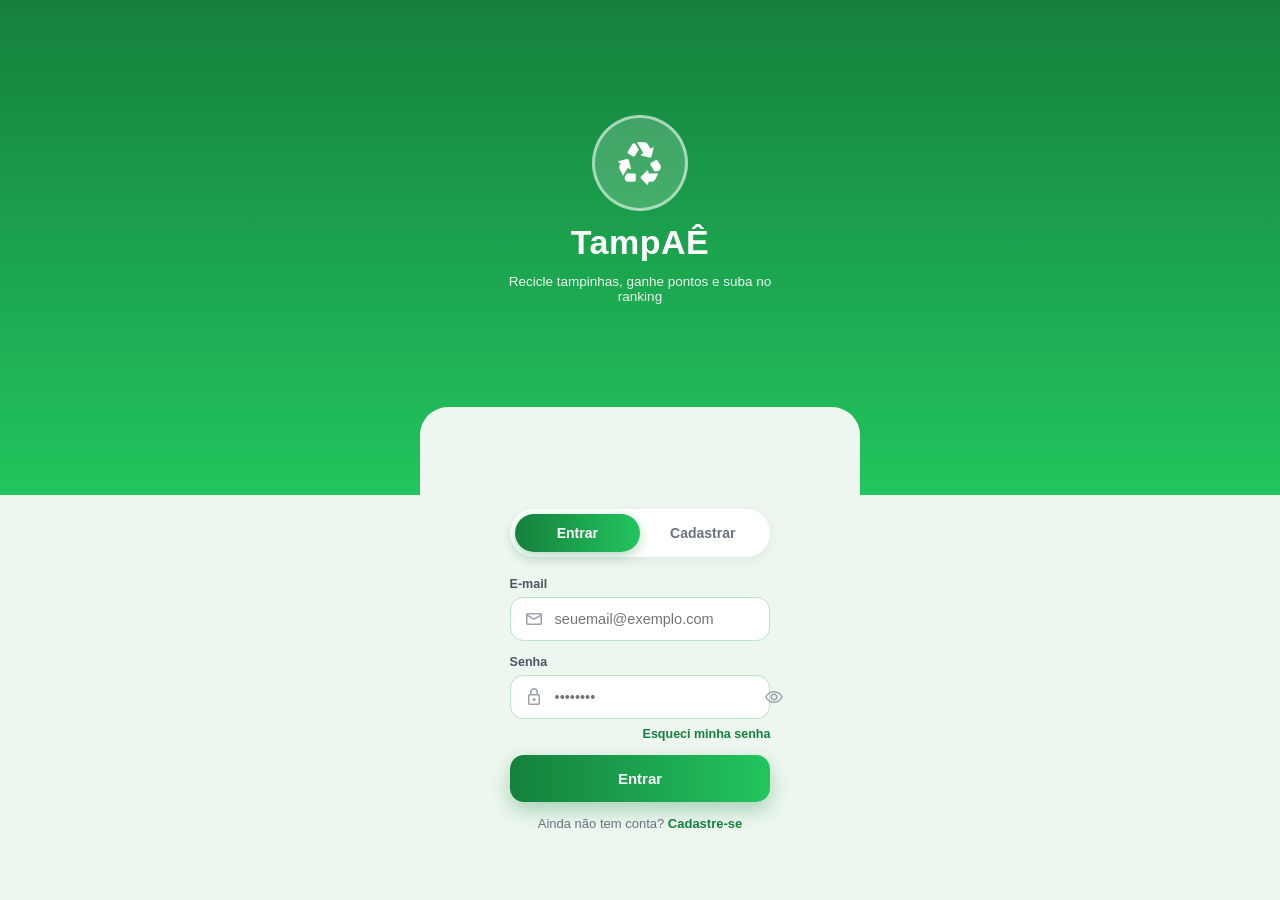
==== tampae/app/pages/login/index.html @ 660c5096 "Primeiro commit" ====
<!DOCTYPE html>
<html lang="pt-BR">
<head>
<meta charset="UTF-8">
<meta name="viewport" content="width=device-width, initial-scale=1.0, maximum-scale=1.0, user-scalable=no">
<meta name="theme-color" content="#15803d">
<meta name="mobile-web-app-capable" content="yes">
<meta name="apple-mobile-web-app-capable" content="yes">
<meta name="apple-mobile-web-app-status-bar-style" content="black-translucent">

<title>Entrar · TampAê</title>
<link rel="stylesheet" href="index.css">
<link rel="stylesheet" href="https://fonts.googleapis.com/css2?family=Material+Symbols+Rounded" />

</head>

<body>



<div class="tela">

    <div class="hero">
        <div class="logo-circulo">
            <span class="material-symbols-rounded">recycling</span>
        </div>
        <div class="titulo">TampAÊ</div>
        <div class="subtitulo">Recicle tampinhas, ganhe pontos e suba no ranking</div>
    </div>

    <div class="cartao">

        <div class="abas">
            <button class="aba ativa" id="abaLogin">Entrar</button>
            <button class="aba" id="abaCadastro">Cadastrar</button>
        </div>

        <!-- ================= LOGIN ================= -->
        <form class="formulario ativo" id="formLogin" novalidate>

            <div class="campo" id="campoLoginEmail">
                <label>E-mail</label>
                <div class="input-wrap">
                    <span class="material-symbols-rounded">mail</span>
                    <input type="email" id="loginEmail" placeholder="seuemail@exemplo.com" autocomplete="email">
                </div>
                <span class="erro-msg">Digite um e-mail válido.</span>
            </div>

            <div class="campo" id="campoLoginSenha">
                <label>Senha</label>
                <div class="input-wrap">
                    <span class="material-symbols-rounded">lock</span>
                    <input type="password" id="loginSenha" placeholder="••••••••" autocomplete="current-password">
                    <button type="button" class="toggle-senha" data-alvo="loginSenha">
                        <span class="material-symbols-rounded">visibility</span>
                    </button>
                </div>
                <span class="erro-msg">Digite sua senha.</span>
            </div>

            <button type="button" class="esqueci" id="btnEsqueciSenha">Esqueci minha senha</button>

            <button type="submit" class="btn-principal" id="btnLogin">
                <div class="spinner"></div>
                <span class="texto-btn">Entrar</span>
            </button>

            <div class="troca-modo">
                Ainda não tem conta?
                <button type="button" id="linkParaCadastro">Cadastre-se</button>
            </div>

        </form>

        <!-- ================= CADASTRO ================= -->
        <form class="formulario" id="formCadastro" novalidate>

            <div class="campo" id="campoNome">
                <label>Nome completo</label>
                <div class="input-wrap">
                    <span class="material-symbols-rounded">person</span>
                    <input type="text" id="cadastroNome" placeholder="Seu nome" autocomplete="name">
                </div>
                <span class="erro-msg">Digite seu nome.</span>
            </div>

            <div class="campo" id="campoCadastroEmail">
                <label>E-mail</label>
                <div class="input-wrap">
                    <span class="material-symbols-rounded">mail</span>
                    <input type="email" id="cadastroEmail" placeholder="seuemail@exemplo.com" autocomplete="email">
                </div>
                <span class="erro-msg">Digite um e-mail válido.</span>
            </div>

            <div class="campo" id="campoCadastroSenha">
                <label>Senha</label>
                <div class="input-wrap">
                    <span class="material-symbols-rounded">lock</span>
                    <input type="password" id="cadastroSenha" placeholder="mínimo 6 caracteres" autocomplete="new-password">
                    <button type="button" class="toggle-senha" data-alvo="cadastroSenha">
                        <span class="material-symbols-rounded">visibility</span>
                    </button>
                </div>
                <span class="erro-msg">A senha precisa ter pelo menos 6 caracteres.</span>
            </div>

            <div class="campo" id="campoCadastroConfirma">
                <label>Confirmar senha</label>
                <div class="input-wrap">
                    <span class="material-symbols-rounded">lock</span>
                    <input type="password" id="cadastroConfirma" placeholder="••••••••" autocomplete="new-password">
                    <button type="button" class="toggle-senha" data-alvo="cadastroConfirma">
                        <span class="material-symbols-rounded">visibility</span>
                    </button>
                </div>
                <span class="erro-msg">As senhas não coincidem.</span>
            </div>

            <label class="termos">
                <input type="checkbox" id="cadastroTermos">
                Li e aceito os termos de uso e a política de privacidade do TampAê.
            </label>

            <button type="submit" class="btn-principal" id="btnCadastro">
                <div class="spinner"></div>
                <span class="texto-btn">Criar conta</span>
            </button>

            <div class="troca-modo">
                Já tem conta?
                <button type="button" id="linkParaLogin">Entrar</button>
            </div>

        </form>

    </div>

</div>

<script src="index.js"></script>

</body>
</html>
---- tampae/app/pages/login/index.css ----
/*=========================
        RESET
=========================*/

*{
    margin:0;
    padding:0;
    box-sizing:border-box;
    -webkit-tap-highlight-color:transparent;
    font-family:Arial,Helvetica,sans-serif;
}

:root{

    --bg:#edf7ef;
    --surface:#ffffff;

    --primary:#16a34a;
    --secondary:#22c55e;
    --dark:#15803d;

    --border:#b7e4c7;
    --text:#1f2937;
    --active:#16a34a;

    --danger:#dc2626;

}

html{

    height:100%;
    -webkit-text-size-adjust:100%;

}

body{

    width:100%;
    height:100vh;

    background:linear-gradient(180deg,#15803d,#22c55e 55%,#edf7ef 55%);

    display:flex;
    flex-direction:column;

    overflow:hidden;

}

/*=========================
      TELA ROLÁVEL
=========================*/

.tela{

    flex:1;

    min-height:0;

    display:flex;
    flex-direction:column;

    overflow-y:auto;
    -webkit-overflow-scrolling:touch;
    overscroll-behavior:contain;

}

/*=========================
        HERO / LOGO
=========================*/

.hero{

    flex-shrink:0;

    display:flex;
    flex-direction:column;
    align-items:center;
    justify-content:flex-end;

    gap:12px;

    padding:calc(9% + env(safe-area-inset-top)) 8% 8%;

    color:white;

    text-align:center;

}

.logo-circulo{

    width:clamp(74px,18vw,96px);
    aspect-ratio:1;

    border-radius:50%;

    background:rgba(255,255,255,.18);

    border:3px solid rgba(255,255,255,.55);

    display:flex;
    align-items:center;
    justify-content:center;

}

.logo-circulo span{

    font-size:clamp(38px,9vw,50px);

}

.hero .titulo{

    font-size:clamp(26px,7vw,34px);

    font-weight:800;

    letter-spacing:.5px;

}

.hero .subtitulo{

    font-size:13.5px;

    opacity:.92;

    max-width:280px;

}

/*=========================
        CARTÃO
=========================*/

.cartao{

    flex-shrink:0;

    background:var(--bg);

    border-radius:28px 28px 0 0;

    padding:8% 7% calc(8% + env(safe-area-inset-bottom));

    min-height:56vh;

    display:flex;
    flex-direction:column;

    gap:20px;

}

/*=========================
      SELETOR DE ABAS
=========================*/

.abas{

    display:flex;

    background:white;

    border-radius:999px;

    padding:5px;

    box-shadow:0 4px 14px rgba(0,0,0,.06);

    flex-shrink:0;

}

.aba{

    flex:1;

    text-align:center;

    padding:11px 0;

    border:none;

    border-radius:999px;

    background:transparent;

    color:#6b7280;

    font-size:14px;

    font-weight:700;

    cursor:pointer;

    transition:.25s;

}

.aba.ativa{

    background:linear-gradient(90deg,#15803d,#22c55e);

    color:white;

    box-shadow:0 4px 12px rgba(21,128,61,.3);

}

/*=========================
        FORMULÁRIOS
=========================*/

.formulario{

    display:none;

    flex-direction:column;

    gap:14px;

}

.formulario.ativo{

    display:flex;

}

.campo{

    display:flex;
    flex-direction:column;

    gap:6px;

}

.campo label{

    font-size:12.5px;

    font-weight:700;

    color:#4b5563;

}

.campo .input-wrap{

    position:relative;

    display:flex;
    align-items:center;

}

.campo .input-wrap span.material-symbols-rounded{

    position:absolute;

    left:14px;
    top:50%;

    transform:translateY(-50%);

    color:#9ca3af;

    font-size:20px;

    pointer-events:none;

}

.campo input{

    width:100%;

    padding:13px 14px 13px 44px;

    border:1.5px solid var(--border);

    border-radius:13px;

    font-size:14.5px;

    color:var(--text);

    background:white;

    outline:none;

    transition:.2s;

}

.campo input:focus{

    border-color:var(--primary);

    box-shadow:0 0 0 3px rgba(34,197,94,.15);

}

.campo .toggle-senha{

    position:absolute;

    right:12px;
    top:50%;

    transform:translateY(-50%);

    background:none;

    border:none;

    color:#9ca3af;

    cursor:pointer;

    display:flex;

    padding:4px;

    z-index:2;

}

.campo .toggle-senha span{

    font-size:20px;

}

.campo .erro-msg{

    font-size:11.5px;

    color:var(--danger);

    display:none;

}

.campo.invalido input{

    border-color:var(--danger);

}

.campo.invalido .erro-msg{

    display:block;

}

.esqueci{

    align-self:flex-end;

    background:none;

    border:none;

    color:var(--dark);

    font-size:12.5px;

    font-weight:700;

    cursor:pointer;

    margin-top:-6px;

}

/*=========================
      BOTÃO PRINCIPAL
=========================*/

.btn-principal{

    width:100%;

    padding:15px;

    border:none;

    border-radius:14px;

    background:linear-gradient(90deg,#15803d,#22c55e);

    color:white;

    font-size:15px;
    font-weight:800;

    cursor:pointer;

    box-shadow:0 8px 20px rgba(21,128,61,.32);

    display:flex;
    align-items:center;
    justify-content:center;

    gap:8px;

}

.btn-principal:active{

    transform:scale(.98);

}

.btn-principal .spinner{

    width:18px;
    height:18px;

    border-radius:50%;

    border:3px solid rgba(255,255,255,.4);
    border-top-color:white;

    animation:girar .8s linear infinite;

    display:none;

}

.btn-principal.carregando .spinner{

    display:block;

}

.btn-principal.carregando .texto-btn{

    display:none;

}

@keyframes girar{

    to{ transform:rotate(360deg); }

}

/*=========================
      TERMOS (CADASTRO)
=========================*/

.termos{

    display:flex;

    align-items:flex-start;

    gap:9px;

    font-size:12px;

    color:#6b7280;

    line-height:1.4;

}

.termos input{

    margin-top:2px;

    accent-color:var(--primary);

    width:16px;
    height:16px;

    flex-shrink:0;

}

/*=========================
      TROCA DE MODO
=========================*/

.troca-modo{

    text-align:center;

    font-size:13px;

    color:#6b7280;

}

.troca-modo button{

    background:none;

    border:none;

    color:var(--dark);

    font-weight:800;

    font-size:13px;

    cursor:pointer;

}

/*=========================
      RESPONSIVO
=========================*/

@media (min-width:768px){

    .cartao{

        max-width:440px;

        align-self:center;

        width:100%;

    }

}

@media (max-height:700px){

    .hero{

        padding-top:calc(6% + env(safe-area-inset-top));

    }

    .logo-circulo{

        width:64px;

    }

    .hero .titulo{

        font-size:24px;

    }

    .hero .subtitulo{

        display:none;

    }

}
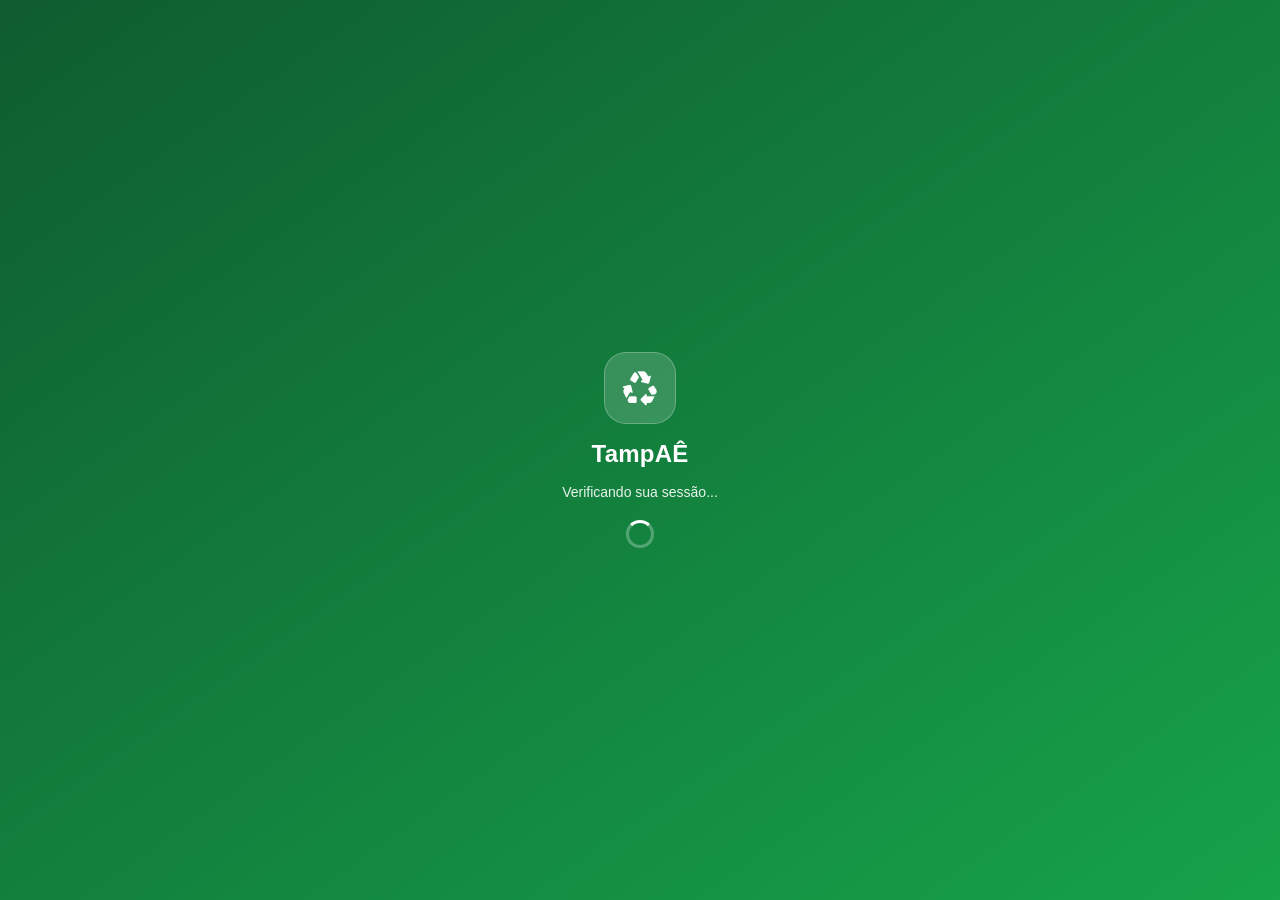
==== commit 3e8d4f57: "Adicionar tela de carregamento na inicialização do login" ====
--- a/tampae/app/pages/login/index.html
+++ b/tampae/app/pages/login/index.html
@@ -7,139 +7,113 @@
 <meta name="mobile-web-app-capable" content="yes">
 <meta name="apple-mobile-web-app-capable" content="yes">
 <meta name="apple-mobile-web-app-status-bar-style" content="black-translucent">
+<title>Entrar · TampAê</title>
+<link rel="stylesheet" href="../../css/layout.css">
+<link rel="stylesheet" href="https://fonts.googleapis.com/css2?family=Material+Symbols+Rounded" />
+<link rel="stylesheet" href="index.css">
+<style>
+/* Tela exibida enquanto o Supabase verifica a sessão existente. */
+#carregamentoInicial{
+    position:fixed;
+    inset:0;
+    z-index:9999;
+    display:flex;
+    flex-direction:column;
+    align-items:center;
+    justify-content:center;
+    gap:16px;
+    background:linear-gradient(145deg,#0f5c30,#16a34a);
+    color:white;
+    transition:opacity .2s ease, visibility .2s ease;
+}
 
-<title>Entrar · TampAê</title>
-<link rel="stylesheet" href="index.css">
-<link rel="stylesheet" href="https://fonts.googleapis.com/css2?family=Material+Symbols+Rounded" />
+#carregamentoInicial.oculto{
+    opacity:0;
+    visibility:hidden;
+    pointer-events:none;
+}
 
+#carregamentoInicial .logo-carregamento{
+    width:72px;
+    height:72px;
+    border-radius:22px;
+    display:flex;
+    align-items:center;
+    justify-content:center;
+    background:rgba(255,255,255,.16);
+    border:1px solid rgba(255,255,255,.25);
+}
+
+#carregamentoInicial .logo-carregamento span{
+    font-size:40px;
+}
+
+#carregamentoInicial .titulo-carregamento{
+    font-size:24px;
+    font-weight:800;
+    letter-spacing:.2px;
+}
+
+#carregamentoInicial .texto-carregamento{
+    font-size:14px;
+    opacity:.9;
+}
+
+#carregamentoInicial .spinner-carregamento{
+    width:28px;
+    height:28px;
+    margin-top:4px;
+    border:3px solid rgba(255,255,255,.28);
+    border-top-color:white;
+    border-radius:50%;
+    animation:carregamentoGirar .8s linear infinite;
+}
+
+@keyframes carregamentoGirar{
+    to{ transform:rotate(360deg); }
+}
+</style>
 </head>
-
 <body>
-
-
+<div id="carregamentoInicial" aria-live="polite" aria-label="Carregando TampAê">
+    <div class="logo-carregamento">
+        <span class="material-symbols-rounded">recycling</span>
+    </div>
+    <div class="titulo-carregamento">TampAÊ</div>
+    <div class="texto-carregamento">Verificando sua sessão...</div>
+    <div class="spinner-carregamento" aria-hidden="true"></div>
+</div>
 
 <div class="tela">
-
     <div class="hero">
-        <div class="logo-circulo">
-            <span class="material-symbols-rounded">recycling</span>
-        </div>
+        <div class="logo-circulo"><span class="material-symbols-rounded">recycling</span></div>
         <div class="titulo">TampAÊ</div>
         <div class="subtitulo">Recicle tampinhas, ganhe pontos e suba no ranking</div>
     </div>
-
     <div class="cartao">
-
         <div class="abas">
-            <button class="aba ativa" id="abaLogin">Entrar</button>
-            <button class="aba" id="abaCadastro">Cadastrar</button>
+            <button type="button" class="aba ativa" id="abaLogin">Entrar</button>
+            <button type="button" class="aba" id="abaCadastro">Cadastrar</button>
         </div>
-
-        <!-- ================= LOGIN ================= -->
+        <div id="mensagem" class="mensagem" role="alert" aria-live="polite" hidden></div>
         <form class="formulario ativo" id="formLogin" novalidate>
-
-            <div class="campo" id="campoLoginEmail">
-                <label>E-mail</label>
-                <div class="input-wrap">
-                    <span class="material-symbols-rounded">mail</span>
-                    <input type="email" id="loginEmail" placeholder="seuemail@exemplo.com" autocomplete="email">
-                </div>
-                <span class="erro-msg">Digite um e-mail válido.</span>
-            </div>
-
-            <div class="campo" id="campoLoginSenha">
-                <label>Senha</label>
-                <div class="input-wrap">
-                    <span class="material-symbols-rounded">lock</span>
-                    <input type="password" id="loginSenha" placeholder="••••••••" autocomplete="current-password">
-                    <button type="button" class="toggle-senha" data-alvo="loginSenha">
-                        <span class="material-symbols-rounded">visibility</span>
-                    </button>
-                </div>
-                <span class="erro-msg">Digite sua senha.</span>
-            </div>
-
+            <div class="campo" id="campoLoginEmail"><label for="loginEmail">E-mail</label><div class="input-wrap"><span class="material-symbols-rounded">mail</span><input type="email" id="loginEmail" placeholder="seuemail@exemplo.com" autocomplete="email"></div><span class="erro-msg">Digite um e-mail válido.</span></div>
+            <div class="campo" id="campoLoginSenha"><label for="loginSenha">Senha</label><div class="input-wrap"><span class="material-symbols-rounded">lock</span><input type="password" id="loginSenha" placeholder="••••••••" autocomplete="current-password"><button type="button" class="toggle-senha" data-alvo="loginSenha" aria-label="Mostrar senha"><span class="material-symbols-rounded">visibility</span></button></div><span class="erro-msg">Digite sua senha.</span></div>
             <button type="button" class="esqueci" id="btnEsqueciSenha">Esqueci minha senha</button>
-
-            <button type="submit" class="btn-principal" id="btnLogin">
-                <div class="spinner"></div>
-                <span class="texto-btn">Entrar</span>
-            </button>
-
-            <div class="troca-modo">
-                Ainda não tem conta?
-                <button type="button" id="linkParaCadastro">Cadastre-se</button>
-            </div>
-
+            <button type="submit" class="btn-principal" id="btnLogin"><div class="spinner"></div><span class="texto-btn">Entrar</span></button>
+            <div class="troca-modo">Ainda não tem conta? <button type="button" id="linkParaCadastro">Cadastre-se</button></div>
         </form>
-
-        <!-- ================= CADASTRO ================= -->
         <form class="formulario" id="formCadastro" novalidate>
-
-            <div class="campo" id="campoNome">
-                <label>Nome completo</label>
-                <div class="input-wrap">
-                    <span class="material-symbols-rounded">person</span>
-                    <input type="text" id="cadastroNome" placeholder="Seu nome" autocomplete="name">
-                </div>
-                <span class="erro-msg">Digite seu nome.</span>
-            </div>
-
-            <div class="campo" id="campoCadastroEmail">
-                <label>E-mail</label>
-                <div class="input-wrap">
-                    <span class="material-symbols-rounded">mail</span>
-                    <input type="email" id="cadastroEmail" placeholder="seuemail@exemplo.com" autocomplete="email">
-                </div>
-                <span class="erro-msg">Digite um e-mail válido.</span>
-            </div>
-
-            <div class="campo" id="campoCadastroSenha">
-                <label>Senha</label>
-                <div class="input-wrap">
-                    <span class="material-symbols-rounded">lock</span>
-                    <input type="password" id="cadastroSenha" placeholder="mínimo 6 caracteres" autocomplete="new-password">
-                    <button type="button" class="toggle-senha" data-alvo="cadastroSenha">
-                        <span class="material-symbols-rounded">visibility</span>
-                    </button>
-                </div>
-                <span class="erro-msg">A senha precisa ter pelo menos 6 caracteres.</span>
-            </div>
-
-            <div class="campo" id="campoCadastroConfirma">
-                <label>Confirmar senha</label>
-                <div class="input-wrap">
-                    <span class="material-symbols-rounded">lock</span>
-                    <input type="password" id="cadastroConfirma" placeholder="••••••••" autocomplete="new-password">
-                    <button type="button" class="toggle-senha" data-alvo="cadastroConfirma">
-                        <span class="material-symbols-rounded">visibility</span>
-                    </button>
-                </div>
-                <span class="erro-msg">As senhas não coincidem.</span>
-            </div>
-
-            <label class="termos">
-                <input type="checkbox" id="cadastroTermos">
-                Li e aceito os termos de uso e a política de privacidade do TampAê.
-            </label>
-
-            <button type="submit" class="btn-principal" id="btnCadastro">
-                <div class="spinner"></div>
-                <span class="texto-btn">Criar conta</span>
-            </button>
-
-            <div class="troca-modo">
-                Já tem conta?
-                <button type="button" id="linkParaLogin">Entrar</button>
-            </div>
-
+            <div class="campo" id="campoNome"><label for="cadastroNome">Nome completo</label><div class="input-wrap"><span class="material-symbols-rounded">person</span><input type="text" id="cadastroNome" placeholder="Seu nome" autocomplete="name"></div><span class="erro-msg">Digite seu nome.</span></div>
+            <div class="campo" id="campoCadastroEmail"><label for="cadastroEmail">E-mail</label><div class="input-wrap"><span class="material-symbols-rounded">mail</span><input type="email" id="cadastroEmail" placeholder="seuemail@exemplo.com" autocomplete="email"></div><span class="erro-msg">Digite um e-mail válido.</span></div>
+            <div class="campo" id="campoCadastroSenha"><label for="cadastroSenha">Senha</label><div class="input-wrap"><span class="material-symbols-rounded">lock</span><input type="password" id="cadastroSenha" placeholder="mínimo 6 caracteres" autocomplete="new-password"><button type="button" class="toggle-senha" data-alvo="cadastroSenha" aria-label="Mostrar senha"><span class="material-symbols-rounded">visibility</span></button></div><span class="erro-msg">A senha precisa ter pelo menos 6 caracteres.</span></div>
+            <div class="campo" id="campoCadastroConfirma"><label for="cadastroConfirma">Confirmar senha</label><div class="input-wrap"><span class="material-symbols-rounded">lock</span><input type="password" id="cadastroConfirma" placeholder="••••••••" autocomplete="new-password"><button type="button" class="toggle-senha" data-alvo="cadastroConfirma" aria-label="Mostrar senha"><span class="material-symbols-rounded">visibility</span></button></div><span class="erro-msg">As senhas não coincidem.</span></div>
+            <label class="termos" for="cadastroTermos"><input type="checkbox" id="cadastroTermos">Li e aceito os termos de uso e a política de privacidade do TampAê.</label>
+            <button type="submit" class="btn-principal" id="btnCadastro"><div class="spinner"></div><span class="texto-btn">Criar conta</span></button>
+            <div class="troca-modo">Já tem conta? <button type="button" id="linkParaLogin">Entrar</button></div>
         </form>
-
     </div>
-
 </div>
-
-<script src="index.js"></script>
-
+<script type="module" src="index.js"></script>
 </body>
 </html>
--- a/tampae/app/css/layout.css
+++ b/tampae/app/css/layout.css
@@ -0,0 +1,6 @@
+/* TampAÊ — estrutura visual compartilhada */
+:root{--bg:#edf7ef;--surface:#fff;--primary:#16a34a;--secondary:#22c55e;--dark:#15803d;--border:#b7e4c7;--text:#1f2937;--active:#16a34a;--danger:#dc2626;--layout-max:600px;--layout-gutter:clamp(12px,5vw,32px);--layout-gap:16px;--nav-margem-extra:40px}
+*,*::before,*::after{box-sizing:border-box;margin:0;padding:0;-webkit-tap-highlight-color:transparent;font-family:Arial,Helvetica,sans-serif}html{height:100%;min-height:100%;text-size-adjust:100%;-webkit-text-size-adjust:100%}body{min-width:320px;width:100%;height:100vh;background:var(--bg);display:flex;flex-direction:column;overflow:hidden}button,input,select,textarea{font:inherit;max-width:100%}a{color:inherit}button:focus-visible,a:focus-visible,input:focus-visible,select:focus-visible,textarea:focus-visible{outline:3px solid rgba(34,197,94,.35);outline-offset:2px}img,svg,video,canvas{max-width:100%}.content,.tela,.formulario,.campo,.input-wrap,.termos,.info,.texto{min-width:0}
+.top-bar{width:100%;height:calc(12vh + env(safe-area-inset-top));min-height:calc(85px + env(safe-area-inset-top));max-height:calc(120px + env(safe-area-inset-top));display:flex;justify-content:space-between;align-items:center;padding:env(safe-area-inset-top) 5% 0;background:linear-gradient(90deg,#15803d,#22c55e);color:#fff;box-shadow:0 4px 18px rgba(0,0,0,.18);flex-shrink:0;z-index:600}.profile,.settings,.back-btn{width:clamp(48px,10vw,64px);aspect-ratio:1;border-radius:50%;display:flex;justify-content:center;align-items:center;flex-shrink:0;color:#fff;cursor:pointer;transition:.25s;text-decoration:none}.profile{overflow:hidden;background:#fff;border:3px solid rgba(255,255,255,.9)}.profile img{width:100%;height:100%;object-fit:cover}.profile span{color:var(--dark);font-size:32px}.settings,.back-btn{border:none;background:rgba(255,255,255,.18)}.settings:hover,.back-btn:hover{background:rgba(255,255,255,.28)}.profile:active,.settings:active,.back-btn:active{transform:scale(.94)}.settings span{font-size:32px}.back-btn span{font-size:30px}.app-name{flex:1;text-align:center;color:#fff;font-size:clamp(24px,5vw,34px);font-weight:800;letter-spacing:1px;user-select:none}
+.content{flex:1;display:flex;justify-content:flex-start;align-items:center;flex-direction:column;gap:5%;padding-top:5%;padding-inline:5%;padding-bottom:6%;overflow-y:auto;-webkit-overflow-scrolling:touch;overscroll-behavior:contain}.bottom-nav{width:100%;height:calc(10vh + var(--nav-margem-extra));min-height:calc(72px + var(--nav-margem-extra));max-height:calc(90px + var(--nav-margem-extra));padding-bottom:var(--nav-margem-extra);background:#fff;display:grid;grid-template-columns:repeat(4,1fr);border-top:1px solid var(--border);box-shadow:0 -3px 15px rgba(0,0,0,.08);flex-shrink:0;z-index:600}.nav-item{display:flex;flex-direction:column;justify-content:center;align-items:center;gap:4px;text-decoration:none;color:#6b7280;transition:.25s}.nav-item:hover{background:#f4fff6}.nav-item.active{color:var(--active)}.nav-item:active{transform:scale(.95)}.nav-item span:first-child{font-size:30px}.nav-item span:last-child{font-size:13px;font-weight:600}
+@media(min-width:768px){:root{--layout-gutter:24px}.top-bar{padding-inline:3%}}@media(max-width:360px){.nav-item span:first-child{font-size:24px}.nav-item span:last-child{font-size:11px}}@media(prefers-reduced-motion:reduce){*,*::before,*::after{scroll-behavior:auto!important;animation-duration:.01ms!important;animation-iteration-count:1!important;transition-duration:.01ms!important}}
--- a/tampae/app/pages/login/index.css
+++ b/tampae/app/pages/login/index.css
@@ -1,563 +1 @@
-/*=========================
-        RESET
-=========================*/
-
-*{
-    margin:0;
-    padding:0;
-    box-sizing:border-box;
-    -webkit-tap-highlight-color:transparent;
-    font-family:Arial,Helvetica,sans-serif;
-}
-
-:root{
-
-    --bg:#edf7ef;
-    --surface:#ffffff;
-
-    --primary:#16a34a;
-    --secondary:#22c55e;
-    --dark:#15803d;
-
-    --border:#b7e4c7;
-    --text:#1f2937;
-    --active:#16a34a;
-
-    --danger:#dc2626;
-
-}
-
-html{
-
-    height:100%;
-    -webkit-text-size-adjust:100%;
-
-}
-
-body{
-
-    width:100%;
-    height:100vh;
-
-    background:linear-gradient(180deg,#15803d,#22c55e 55%,#edf7ef 55%);
-
-    display:flex;
-    flex-direction:column;
-
-    overflow:hidden;
-
-}
-
-/*=========================
-      TELA ROLÁVEL
-=========================*/
-
-.tela{
-
-    flex:1;
-
-    min-height:0;
-
-    display:flex;
-    flex-direction:column;
-
-    overflow-y:auto;
-    -webkit-overflow-scrolling:touch;
-    overscroll-behavior:contain;
-
-}
-
-/*=========================
-        HERO / LOGO
-=========================*/
-
-.hero{
-
-    flex-shrink:0;
-
-    display:flex;
-    flex-direction:column;
-    align-items:center;
-    justify-content:flex-end;
-
-    gap:12px;
-
-    padding:calc(9% + env(safe-area-inset-top)) 8% 8%;
-
-    color:white;
-
-    text-align:center;
-
-}
-
-.logo-circulo{
-
-    width:clamp(74px,18vw,96px);
-    aspect-ratio:1;
-
-    border-radius:50%;
-
-    background:rgba(255,255,255,.18);
-
-    border:3px solid rgba(255,255,255,.55);
-
-    display:flex;
-    align-items:center;
-    justify-content:center;
-
-}
-
-.logo-circulo span{
-
-    font-size:clamp(38px,9vw,50px);
-
-}
-
-.hero .titulo{
-
-    font-size:clamp(26px,7vw,34px);
-
-    font-weight:800;
-
-    letter-spacing:.5px;
-
-}
-
-.hero .subtitulo{
-
-    font-size:13.5px;
-
-    opacity:.92;
-
-    max-width:280px;
-
-}
-
-/*=========================
-        CARTÃO
-=========================*/
-
-.cartao{
-
-    flex-shrink:0;
-
-    background:var(--bg);
-
-    border-radius:28px 28px 0 0;
-
-    padding:8% 7% calc(8% + env(safe-area-inset-bottom));
-
-    min-height:56vh;
-
-    display:flex;
-    flex-direction:column;
-
-    gap:20px;
-
-}
-
-/*=========================
-      SELETOR DE ABAS
-=========================*/
-
-.abas{
-
-    display:flex;
-
-    background:white;
-
-    border-radius:999px;
-
-    padding:5px;
-
-    box-shadow:0 4px 14px rgba(0,0,0,.06);
-
-    flex-shrink:0;
-
-}
-
-.aba{
-
-    flex:1;
-
-    text-align:center;
-
-    padding:11px 0;
-
-    border:none;
-
-    border-radius:999px;
-
-    background:transparent;
-
-    color:#6b7280;
-
-    font-size:14px;
-
-    font-weight:700;
-
-    cursor:pointer;
-
-    transition:.25s;
-
-}
-
-.aba.ativa{
-
-    background:linear-gradient(90deg,#15803d,#22c55e);
-
-    color:white;
-
-    box-shadow:0 4px 12px rgba(21,128,61,.3);
-
-}
-
-/*=========================
-        FORMULÁRIOS
-=========================*/
-
-.formulario{
-
-    display:none;
-
-    flex-direction:column;
-
-    gap:14px;
-
-}
-
-.formulario.ativo{
-
-    display:flex;
-
-}
-
-.campo{
-
-    display:flex;
-    flex-direction:column;
-
-    gap:6px;
-
-}
-
-.campo label{
-
-    font-size:12.5px;
-
-    font-weight:700;
-
-    color:#4b5563;
-
-}
-
-.campo .input-wrap{
-
-    position:relative;
-
-    display:flex;
-    align-items:center;
-
-}
-
-.campo .input-wrap span.material-symbols-rounded{
-
-    position:absolute;
-
-    left:14px;
-    top:50%;
-
-    transform:translateY(-50%);
-
-    color:#9ca3af;
-
-    font-size:20px;
-
-    pointer-events:none;
-
-}
-
-.campo input{
-
-    width:100%;
-
-    padding:13px 14px 13px 44px;
-
-    border:1.5px solid var(--border);
-
-    border-radius:13px;
-
-    font-size:14.5px;
-
-    color:var(--text);
-
-    background:white;
-
-    outline:none;
-
-    transition:.2s;
-
-}
-
-.campo input:focus{
-
-    border-color:var(--primary);
-
-    box-shadow:0 0 0 3px rgba(34,197,94,.15);
-
-}
-
-.campo .toggle-senha{
-
-    position:absolute;
-
-    right:12px;
-    top:50%;
-
-    transform:translateY(-50%);
-
-    background:none;
-
-    border:none;
-
-    color:#9ca3af;
-
-    cursor:pointer;
-
-    display:flex;
-
-    padding:4px;
-
-    z-index:2;
-
-}
-
-.campo .toggle-senha span{
-
-    font-size:20px;
-
-}
-
-.campo .erro-msg{
-
-    font-size:11.5px;
-
-    color:var(--danger);
-
-    display:none;
-
-}
-
-.campo.invalido input{
-
-    border-color:var(--danger);
-
-}
-
-.campo.invalido .erro-msg{
-
-    display:block;
-
-}
-
-.esqueci{
-
-    align-self:flex-end;
-
-    background:none;
-
-    border:none;
-
-    color:var(--dark);
-
-    font-size:12.5px;
-
-    font-weight:700;
-
-    cursor:pointer;
-
-    margin-top:-6px;
-
-}
-
-/*=========================
-      BOTÃO PRINCIPAL
-=========================*/
-
-.btn-principal{
-
-    width:100%;
-
-    padding:15px;
-
-    border:none;
-
-    border-radius:14px;
-
-    background:linear-gradient(90deg,#15803d,#22c55e);
-
-    color:white;
-
-    font-size:15px;
-    font-weight:800;
-
-    cursor:pointer;
-
-    box-shadow:0 8px 20px rgba(21,128,61,.32);
-
-    display:flex;
-    align-items:center;
-    justify-content:center;
-
-    gap:8px;
-
-}
-
-.btn-principal:active{
-
-    transform:scale(.98);
-
-}
-
-.btn-principal .spinner{
-
-    width:18px;
-    height:18px;
-
-    border-radius:50%;
-
-    border:3px solid rgba(255,255,255,.4);
-    border-top-color:white;
-
-    animation:girar .8s linear infinite;
-
-    display:none;
-
-}
-
-.btn-principal.carregando .spinner{
-
-    display:block;
-
-}
-
-.btn-principal.carregando .texto-btn{
-
-    display:none;
-
-}
-
-@keyframes girar{
-
-    to{ transform:rotate(360deg); }
-
-}
-
-/*=========================
-      TERMOS (CADASTRO)
-=========================*/
-
-.termos{
-
-    display:flex;
-
-    align-items:flex-start;
-
-    gap:9px;
-
-    font-size:12px;
-
-    color:#6b7280;
-
-    line-height:1.4;
-
-}
-
-.termos input{
-
-    margin-top:2px;
-
-    accent-color:var(--primary);
-
-    width:16px;
-    height:16px;
-
-    flex-shrink:0;
-
-}
-
-/*=========================
-      TROCA DE MODO
-=========================*/
-
-.troca-modo{
-
-    text-align:center;
-
-    font-size:13px;
-
-    color:#6b7280;
-
-}
-
-.troca-modo button{
-
-    background:none;
-
-    border:none;
-
-    color:var(--dark);
-
-    font-weight:800;
-
-    font-size:13px;
-
-    cursor:pointer;
-
-}
-
-/*=========================
-      RESPONSIVO
-=========================*/
-
-@media (min-width:768px){
-
-    .cartao{
-
-        max-width:440px;
-
-        align-self:center;
-
-        width:100%;
-
-    }
-
-}
-
-@media (max-height:700px){
-
-    .hero{
-
-        padding-top:calc(6% + env(safe-area-inset-top));
-
-    }
-
-    .logo-circulo{
-
-        width:64px;
-
-    }
-
-    .hero .titulo{
-
-        font-size:24px;
-
-    }
-
-    .hero .subtitulo{
-
-        display:none;
-
-    }
-
-}+body{background:linear-gradient(180deg,#15803d,#22c55e 55%,#edf7ef 55%)}.tela{flex:1;min-height:0;display:flex;flex-direction:column;overflow-y:auto;-webkit-overflow-scrolling:touch;overscroll-behavior:contain}.hero{flex-shrink:0;display:flex;flex-direction:column;align-items:center;justify-content:flex-end;gap:12px;padding:calc(9% + env(safe-area-inset-top)) 8% 8%;color:#fff;text-align:center}.logo-circulo{width:clamp(74px,18vw,96px);aspect-ratio:1;border-radius:50%;background:rgba(255,255,255,.18);border:3px solid rgba(255,255,255,.55);display:flex;align-items:center;justify-content:center}.logo-circulo span{font-size:clamp(38px,9vw,50px)}.hero .titulo{font-size:clamp(26px,7vw,34px);font-weight:800;letter-spacing:.5px}.hero .subtitulo{font-size:13.5px;opacity:.92;max-width:280px}.cartao{flex-shrink:0;background:var(--bg);border-radius:28px 28px 0 0;padding:8% 7% calc(8% + env(safe-area-inset-bottom));min-height:56vh;display:flex;flex-direction:column;gap:20px}.abas{display:flex;background:#fff;border-radius:999px;padding:5px;box-shadow:0 4px 14px rgba(0,0,0,.06);flex-shrink:0}.aba{flex:1;text-align:center;padding:11px 0;border:none;border-radius:999px;background:transparent;color:#6b7280;font-size:14px;font-weight:700;cursor:pointer;transition:.25s}.aba.ativa{background:linear-gradient(90deg,#15803d,#22c55e);color:#fff;box-shadow:0 4px 12px rgba(21,128,61,.3)}.formulario{display:none;flex-direction:column;gap:14px}.formulario.ativo{display:flex}.campo{display:flex;flex-direction:column;gap:6px}.campo label{font-size:12.5px;font-weight:700;color:#4b5563}.campo .input-wrap{position:relative;display:flex;align-items:center}.campo .input-wrap>span.material-symbols-rounded{position:absolute;left:14px;top:50%;transform:translateY(-50%);color:#9ca3af;font-size:20px;pointer-events:none}.campo input{width:100%;padding:13px 44px 13px 44px;border:1.5px solid var(--border);border-radius:13px;font-size:14.5px;color:var(--text);background:#fff;outline:none;transition:.2s}.campo input:focus{border-color:var(--primary);box-shadow:0 0 0 3px rgba(34,197,94,.15)}.campo .toggle-senha{position:absolute;right:12px;top:50%;transform:translateY(-50%);background:none;border:none;color:#9ca3af;cursor:pointer;display:flex;padding:4px;z-index:2}.campo .toggle-senha span{font-size:20px}.campo .erro-msg{font-size:11.5px;color:var(--danger);display:none}.campo.invalido input{border-color:var(--danger)}.campo.invalido .erro-msg{display:block}.esqueci{align-self:flex-end;background:none;border:none;color:var(--dark);font-size:12.5px;font-weight:700;cursor:pointer;margin-top:-6px}.btn-principal{width:100%;padding:15px;border:none;border-radius:14px;background:linear-gradient(90deg,#15803d,#22c55e);color:#fff;font-size:15px;font-weight:800;cursor:pointer;box-shadow:0 8px 20px rgba(21,128,61,.32);display:flex;align-items:center;justify-content:center;gap:8px}.btn-principal:active{transform:scale(.98)}.btn-principal .spinner{width:18px;height:18px;border-radius:50%;border:3px solid rgba(255,255,255,.4);border-top-color:#fff;animation:girar .8s linear infinite;display:none}.btn-principal.carregando .spinner{display:block}.btn-principal.carregando .texto-btn{display:none}@keyframes girar{to{transform:rotate(360deg)}}.termos{display:flex;align-items:flex-start;gap:9px;font-size:12px;color:#6b7280;line-height:1.4}.termos input{margin-top:2px;accent-color:var(--primary);width:16px;height:16px;flex-shrink:0}.troca-modo{text-align:center;font-size:13px;color:#6b7280}.troca-modo button{background:none;border:none;color:var(--dark);font-weight:800;font-size:13px;cursor:pointer}@media(min-width:768px){.cartao{max-width:440px;align-self:center;width:100%}}@media(max-height:700px){.hero{padding-top:calc(6% + env(safe-area-inset-top))}.logo-circulo{width:64px}.hero .titulo{font-size:24px}.hero .subtitulo{display:none}}
